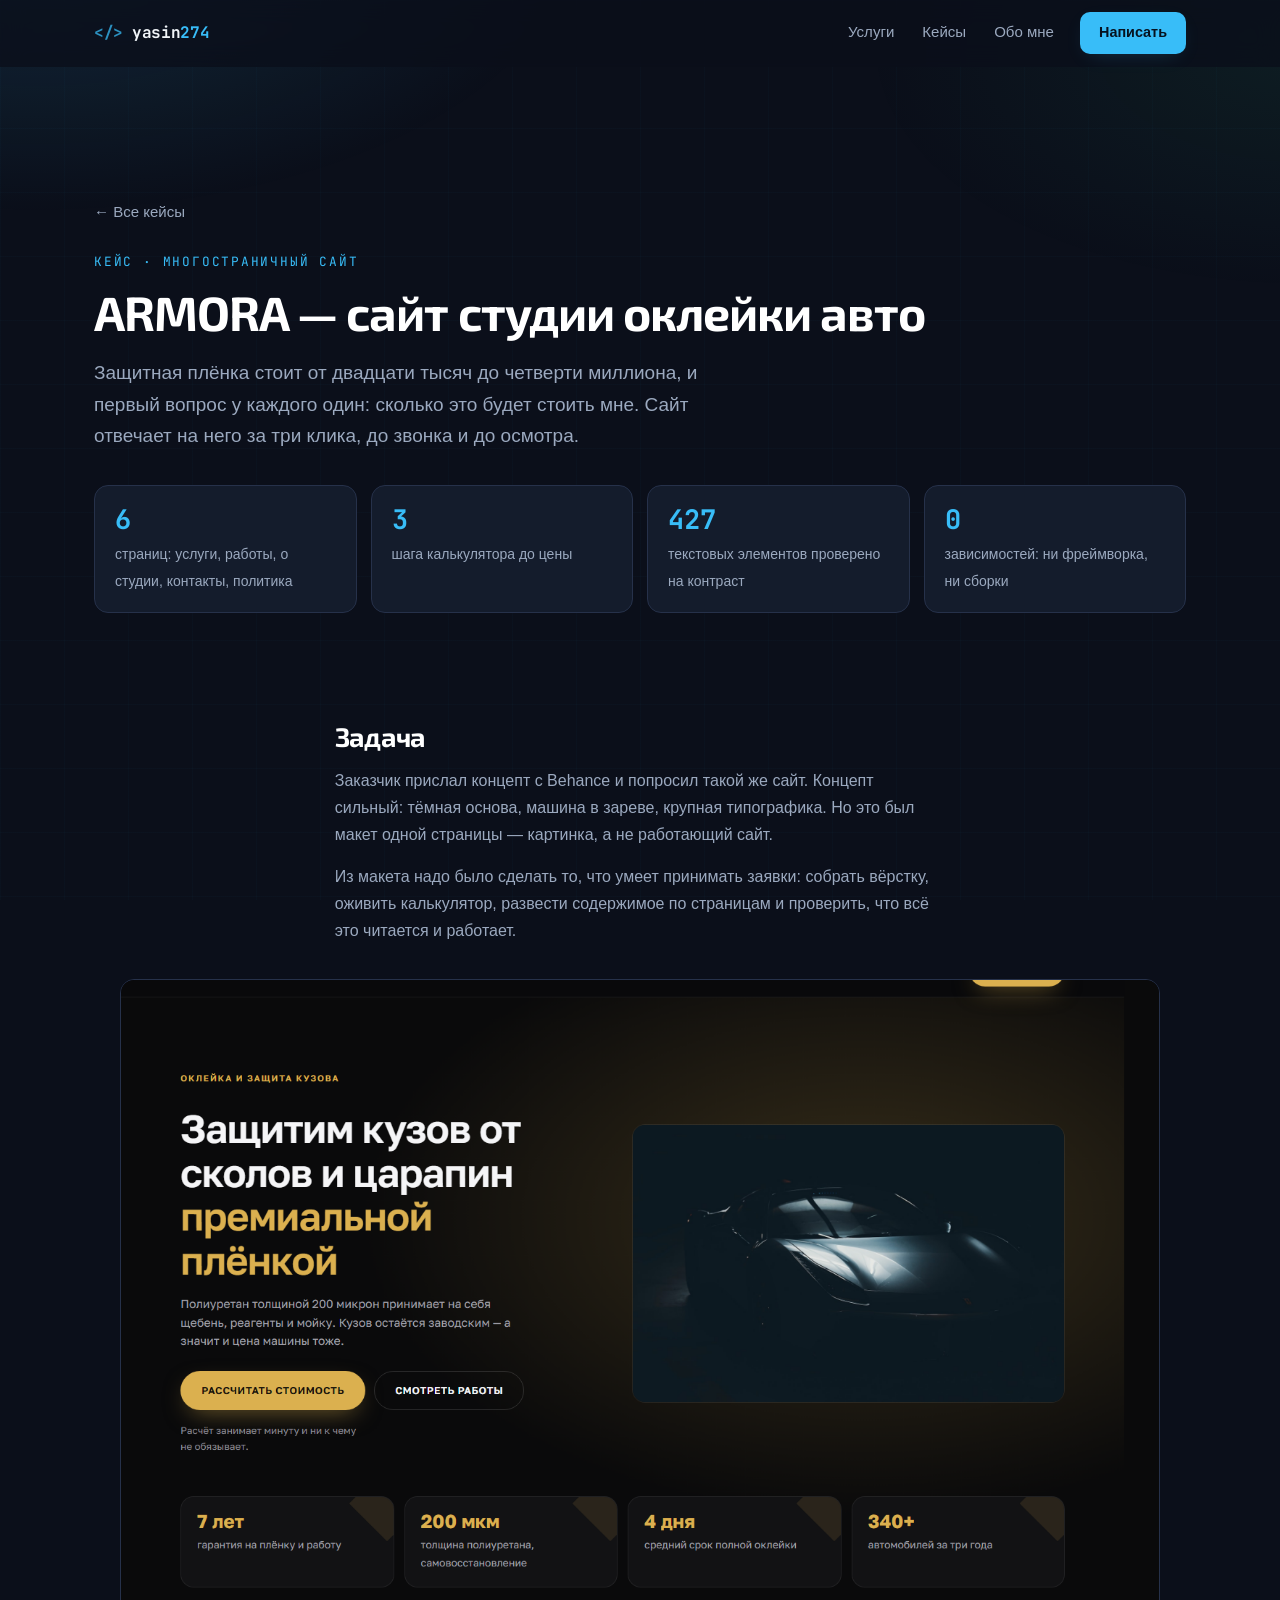
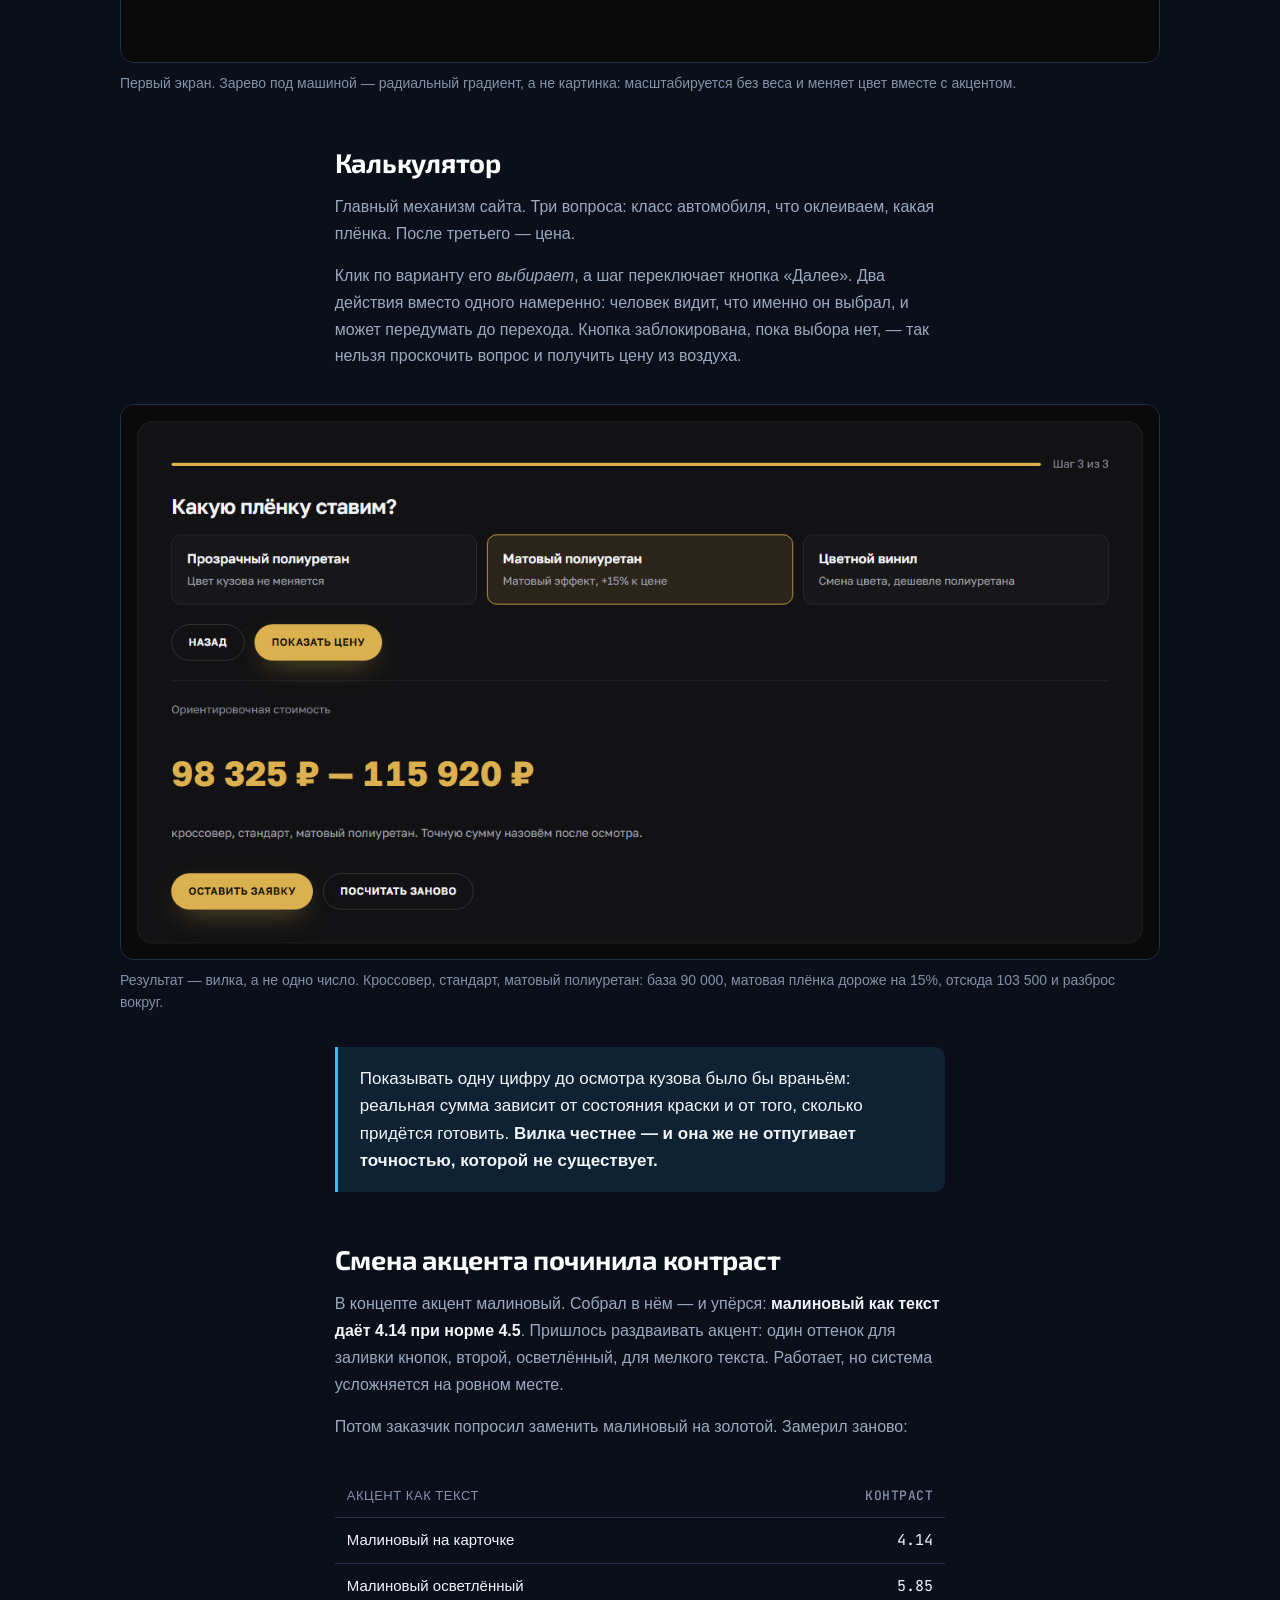
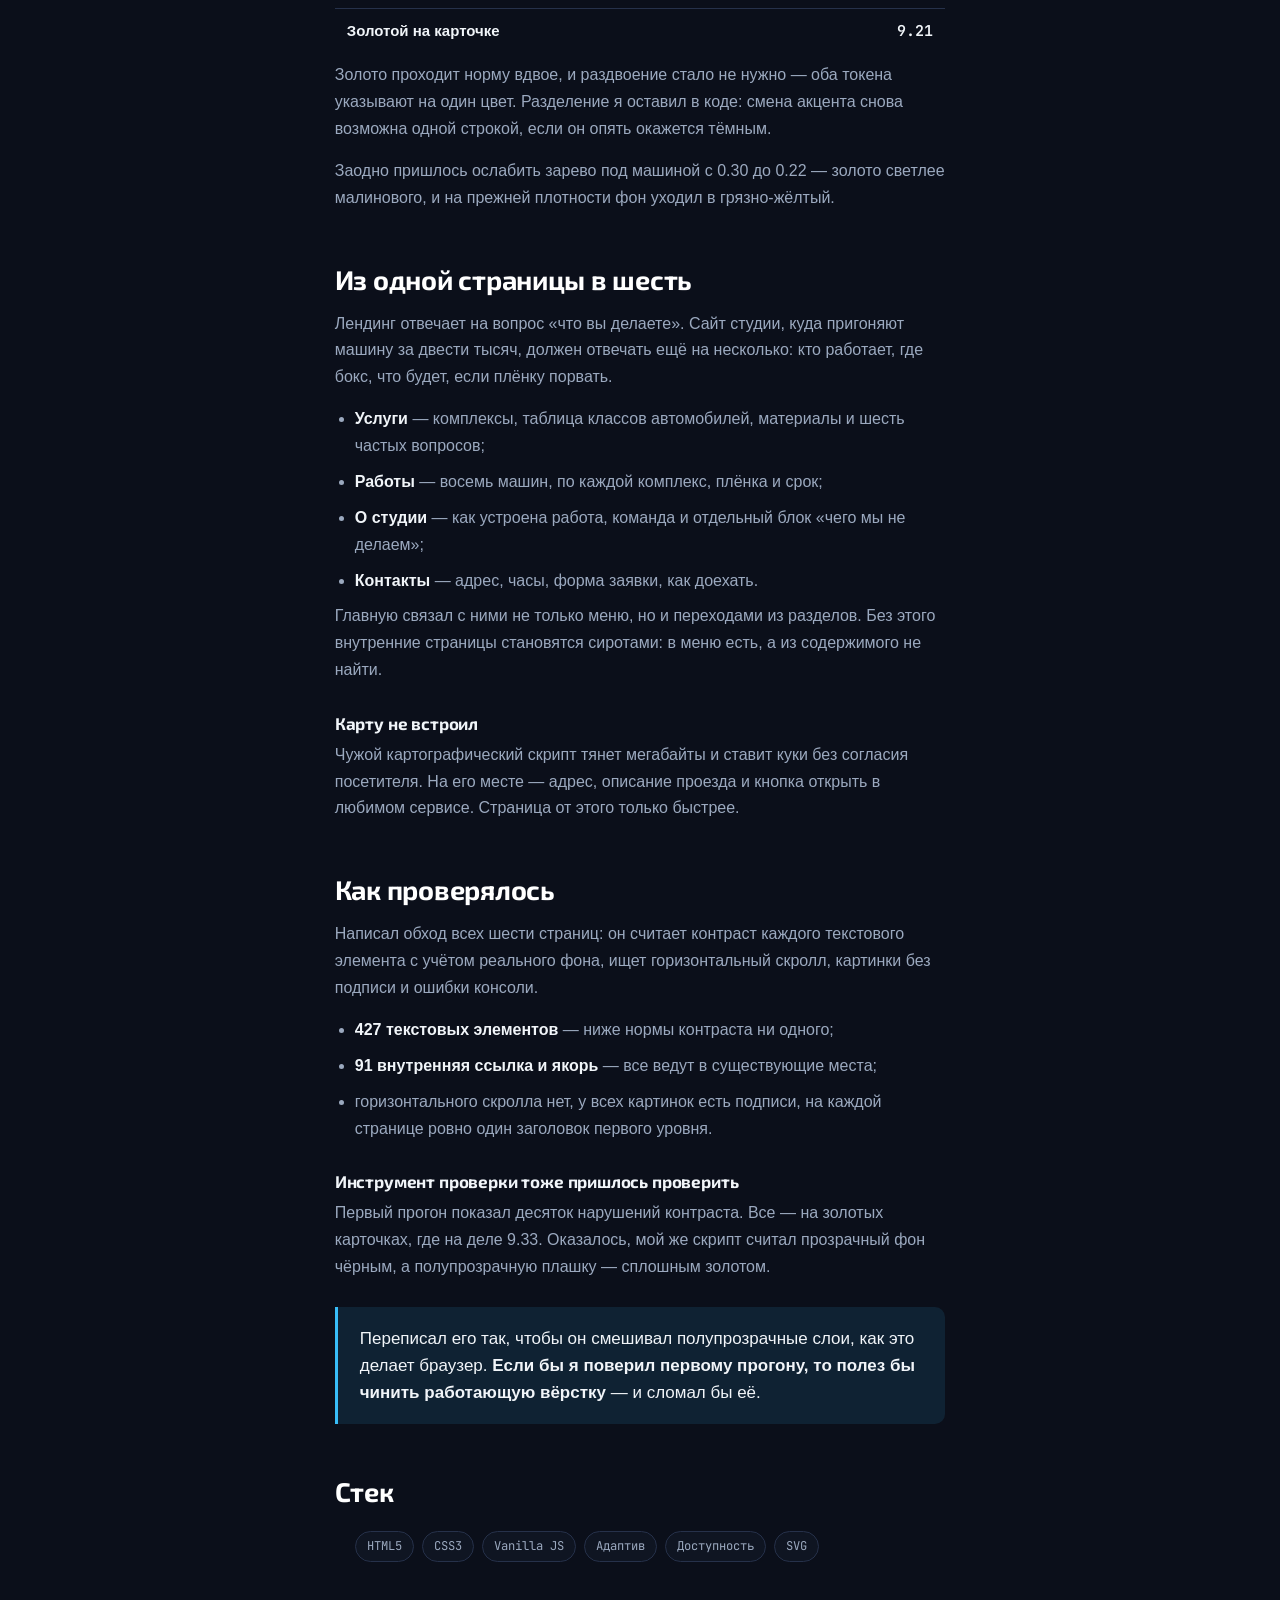
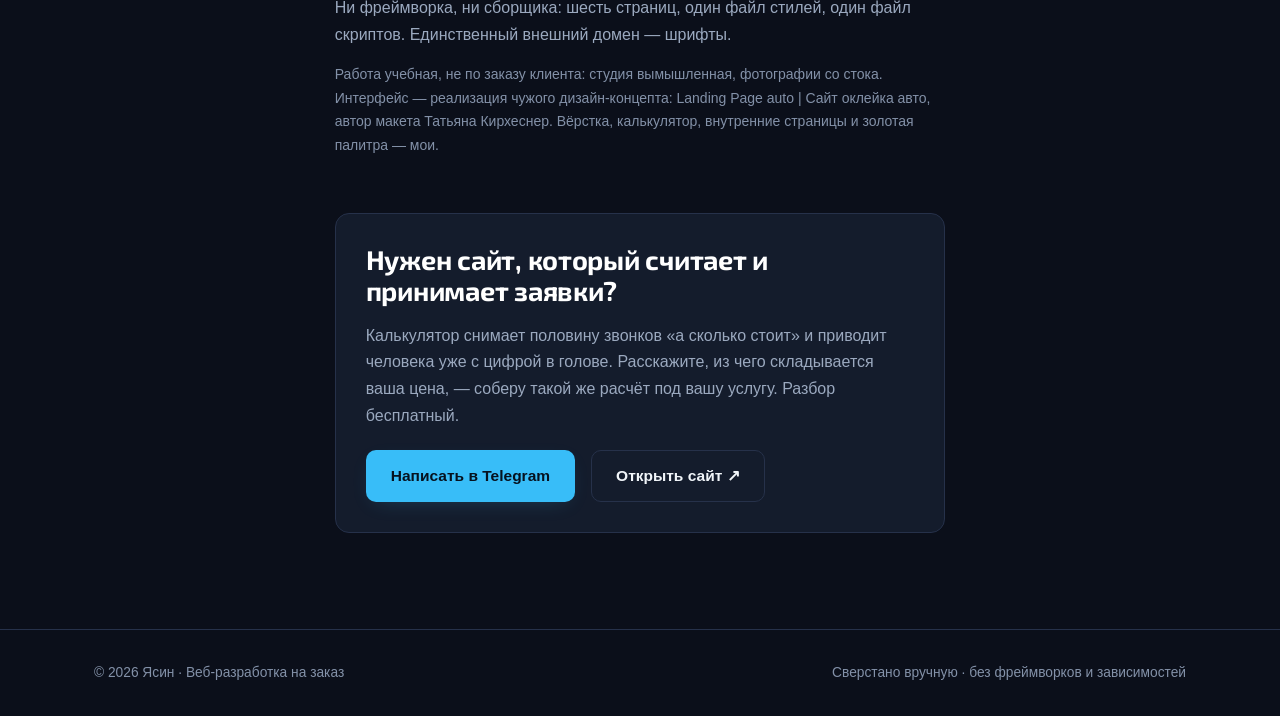
==== case-armora.html @ 608f2af6 "Пятый кейс: ARMORA, и починка контраста в самом портфолио Кейс про многостраничник с калькулятором. " ====
<!DOCTYPE html>
<html lang="ru">
<head>
<meta charset="UTF-8">
<meta name="viewport" content="width=device-width, initial-scale=1.0">
<title>Кейс: ARMORA — сайт студии оклейки авто — Ясин</title>
<meta name="description" content="Шестистраничный сайт студии защиты кузова плёнкой: калькулятор за три шага, смена акцента с малинового на золотой и проверка 427 элементов на контраст.">

<meta name="theme-color" content="#0b0f1a">
<meta property="og:type" content="article">
<meta property="og:title" content="Кейс: ARMORA — сайт студии оклейки авто">
<meta property="og:description" content="Калькулятор за три шага, шесть страниц, ноль зависимостей. И почему смена цвета починила контраст.">
<meta property="og:url" content="https://yasin274.github.io/case-armora.html">

<link rel="icon" href="data:image/svg+xml,%3Csvg xmlns='http://www.w3.org/2000/svg' viewBox='0 0 32 32'%3E%3Crect width='32' height='32' rx='7' fill='%230b0f1a'/%3E%3Cpath d='M11 11l-4 5 4 5M21 11l4 5-4 5M18.5 8l-5 16' fill='none' stroke='%2338bdf8' stroke-width='2.2' stroke-linecap='round' stroke-linejoin='round'/%3E%3C/svg%3E">

<link rel="stylesheet" href="fonts/fonts.css">
<link rel="stylesheet" href="style.css">

<style>
  /* Та же типографика, что в остальных кейсах — серия должна читаться
     как одна работа, а не как пять разных страниц. */
  .case-hero { padding: 132px 0 56px; }
  .case-hero .eyebrow { margin-bottom: 14px; }
  .case-hero h1 {
    font-family: var(--font-display);
    font-size: clamp(30px, 5vw, 48px);
    line-height: 1.12;
    margin: 0 0 18px;
    letter-spacing: -0.02em;
  }
  .case-hero .lead {
    font-size: clamp(16px, 2.2vw, 19px);
    color: var(--text-muted);
    max-width: 62ch;
    margin: 0 0 30px;
  }

  .num-grid {
    display: grid;
    grid-template-columns: repeat(auto-fit, minmax(190px, 1fr));
    gap: 14px;
    margin: 34px 0 0;
    padding: 0;
    list-style: none;
  }
  .num-grid li {
    background: var(--surface);
    border: 1px solid var(--border);
    border-radius: var(--radius);
    padding: 18px 20px;
  }
  .num-grid b {
    display: block;
    font-family: var(--font-mono);
    font-size: 27px;
    font-variant-numeric: tabular-nums;
    color: var(--accent);
    line-height: 1.15;
    margin-bottom: 6px;
  }
  .num-grid span { color: var(--text-muted); font-size: 14px; line-height: 1.45; }

  .case-body { max-width: 74ch; }
  .case-body h2 {
    font-family: var(--font-display);
    font-size: clamp(21px, 3vw, 27px);
    margin: 52px 0 16px;
    letter-spacing: -0.01em;
  }
  .case-body h3 { font-size: 17px; margin: 30px 0 8px; color: var(--text); }
  .case-body p { color: var(--text-muted); margin: 0 0 15px; line-height: 1.68; }
  .case-body strong, .case-body b { color: var(--text); font-weight: 600; }
  .case-body ul { color: var(--text-muted); line-height: 1.68; padding-left: 20px; }
  .case-body li { margin-bottom: 9px; }
  .case-body code {
    font-family: var(--font-mono);
    font-size: 0.92em;
    background: var(--bg-soft);
    border: 1px solid var(--border);
    border-radius: 5px;
    padding: 1px 5px;
    color: var(--text);
  }

  .pull {
    border-left: 3px solid var(--accent);
    background: var(--accent-soft);
    border-radius: 0 var(--radius-sm) var(--radius-sm) 0;
    padding: 18px 22px;
    margin: 26px 0;
  }
  .pull p { color: var(--text); margin: 0; font-size: 17px; line-height: 1.6; }

  .ledger { width: 100%; border-collapse: collapse; margin: 20px 0 8px; font-size: 15px; }
  .ledger th, .ledger td { padding: 10px 12px; border-bottom: 1px solid var(--border); text-align: left; }
  .ledger th { color: var(--text-faint); font-weight: 500; font-size: 13px; text-transform: uppercase; letter-spacing: .04em; }
  .ledger td:last-child, .ledger th:last-child { text-align: right; font-family: var(--font-mono); font-variant-numeric: tabular-nums; }
  .ledger tr:last-child td { border-bottom: none; font-weight: 600; color: var(--text); }
  .table-scroll { overflow-x: auto; }

  /* Скриншот шире текстовой колонки: в 74 символа интерфейс нечитаем.
     Ширина ограничена окном минус поля, поэтому вбок ничего не выезжает. */
  .shot {
    width: min(1040px, calc(100vw - 48px));
    margin: 34px 0 34px 50%;
    transform: translateX(-50%);
  }
  .shot img {
    width: 100%;
    height: auto;
    display: block;
    border: 1px solid var(--border);
    border-radius: var(--radius);
    background: var(--bg-soft);
  }
  .shot figcaption { color: var(--text-faint); font-size: 14px; line-height: 1.55; margin-top: 10px; }

  .case-cta {
    background: var(--surface);
    border: 1px solid var(--border);
    border-radius: var(--radius);
    padding: 30px;
    margin: 56px 0 0;
  }
  .case-cta h2 { margin-top: 0; }

  .back-link {
    display: inline-flex;
    align-items: center;
    gap: 7px;
    color: var(--text-muted);
    text-decoration: none;
    font-size: 15px;
    margin-bottom: 26px;
    transition: color var(--t);
  }
  .back-link:hover { color: var(--accent); }

  .visually-hidden {
    position: absolute;
    width: 1px; height: 1px;
    margin: -1px; padding: 0;
    overflow: hidden;
    clip: rect(0 0 0 0);
    white-space: nowrap;
    border: 0;
  }

  @media (max-width: 640px) {
    .case-hero { padding: 108px 0 40px; }
    .case-cta { padding: 22px; }
  }
</style>
<!-- Класса js здесь намеренно нет: он включает скрытие блоков до появления,
     а script.js на этой странице не подключён — контент остался бы невидимым. -->
</head>
<body>

<a class="skip-link" href="#main">Перейти к содержанию</a>

<header class="nav" id="nav">
  <div class="nav-inner">
    <a class="nav-logo" href="index.html" aria-label="На главную">
      <span class="nav-logo-mark" aria-hidden="true">&lt;/&gt;</span>
      <span class="nav-logo-text">yasin<span class="accent">274</span></span>
    </a>
    <nav class="nav-links" aria-label="Основная навигация">
      <a href="index.html#services">Услуги</a>
      <a href="index.html#cases">Кейсы</a>
      <a href="index.html#about">Обо мне</a>
    </nav>
    <a class="btn btn-primary btn-sm nav-cta" href="https://t.me/yasin2099" target="_blank" rel="noopener">Написать</a>
  </div>
</header>

<main id="main">

  <section class="section case-hero">
    <div class="wrap">
      <a class="back-link" href="index.html#cases">← Все кейсы</a>
      <p class="eyebrow">Кейс · многостраничный сайт</p>
      <h1>ARMORA — сайт студии оклейки авто</h1>
      <p class="lead">
        Защитная плёнка стоит от двадцати тысяч до четверти миллиона, и первый
        вопрос у каждого один: сколько это будет стоить мне. Сайт отвечает на
        него за три клика, до звонка и до осмотра.
      </p>

      <ul class="num-grid">
        <li><b>6</b><span>страниц: услуги, работы, о студии, контакты, политика</span></li>
        <li><b>3</b><span>шага калькулятора до цены</span></li>
        <li><b>427</b><span>текстовых элементов проверено на контраст</span></li>
        <li><b>0</b><span>зависимостей: ни фреймворка, ни сборки</span></li>
      </ul>
    </div>
  </section>

  <section class="section" style="padding-top:0">
    <div class="wrap case-body">

      <h2>Задача</h2>
      <p>
        Заказчик прислал концепт с Behance и попросил такой же сайт. Концепт
        сильный: тёмная основа, машина в зареве, крупная типографика. Но это
        был макет одной страницы — картинка, а не работающий сайт.
      </p>
      <p>
        Из макета надо было сделать то, что умеет принимать заявки: собрать
        вёрстку, оживить калькулятор, развести содержимое по страницам и
        проверить, что всё это читается и работает.
      </p>

      <figure class="shot">
        <img src="images/armora-hero.png" width="1432" height="942"
             loading="lazy" decoding="async"
             alt="Первый экран сайта ARMORA: тёмный фон с золотым заревом, заголовок «Защитим кузов от сколов и царапин премиальной плёнкой», кнопки «Рассчитать стоимость» и «Смотреть работы», справа тёмный спортивный автомобиль. Ниже четыре плашки: гарантия 7 лет, толщина 200 микрон, срок 4 дня, 340 автомобилей.">
        <figcaption>
          Первый экран. Зарево под машиной — радиальный градиент, а не картинка:
          масштабируется без веса и меняет цвет вместе с акцентом.
        </figcaption>
      </figure>

      <h2>Калькулятор</h2>
      <p>
        Главный механизм сайта. Три вопроса: класс автомобиля, что оклеиваем,
        какая плёнка. После третьего — цена.
      </p>
      <p>
        Клик по варианту его <em>выбирает</em>, а шаг переключает кнопка
        «Далее». Два действия вместо одного намеренно: человек видит, что
        именно он выбрал, и может передумать до перехода. Кнопка заблокирована,
        пока выбора нет, — так нельзя проскочить вопрос и получить цену из
        воздуха.
      </p>

      <figure class="shot">
        <img src="images/armora-result.png" width="1260" height="672"
             loading="lazy" decoding="async"
             alt="Третий шаг калькулятора: вопрос «Какую плёнку ставим?», три варианта, выбранный «Матовый полиуретан» подсвечен золотом. Ниже результат: ориентировочная стоимость 98 325 ₽ — 115 920 ₽ и пояснение «кроссовер, стандарт, матовый полиуретан. Точную сумму назовём после осмотра».">
        <figcaption>
          Результат — вилка, а не одно число. Кроссовер, стандарт, матовый
          полиуретан: база 90 000, матовая плёнка дороже на 15%, отсюда 103 500
          и разброс вокруг.
        </figcaption>
      </figure>

      <div class="pull">
        <p>
          Показывать одну цифру до осмотра кузова было бы враньём: реальная
          сумма зависит от состояния краски и от того, сколько придётся
          готовить. <b>Вилка честнее — и она же не отпугивает точностью,
          которой не существует.</b>
        </p>
      </div>

      <h2>Смена акцента починила контраст</h2>
      <p>
        В концепте акцент малиновый. Собрал в нём — и упёрся: <b>малиновый
        как текст даёт 4.14 при норме 4.5</b>. Пришлось раздваивать акцент:
        один оттенок для заливки кнопок, второй, осветлённый, для мелкого
        текста. Работает, но система усложняется на ровном месте.
      </p>
      <p>
        Потом заказчик попросил заменить малиновый на золотой. Замерил заново:
      </p>

      <div class="table-scroll">
        <table class="ledger">
          <caption class="visually-hidden">Контраст акцента до и после замены</caption>
          <thead>
            <tr><th>Акцент как текст</th><th>Контраст</th></tr>
          </thead>
          <tbody>
            <tr><td>Малиновый на карточке</td><td>4.14</td></tr>
            <tr><td>Малиновый осветлённый</td><td>5.85</td></tr>
            <tr><td>Золотой на карточке</td><td>9.21</td></tr>
          </tbody>
        </table>
      </div>

      <p>
        Золото проходит норму вдвое, и раздвоение стало не нужно — оба токена
        указывают на один цвет. Разделение я оставил в коде: смена акцента
        снова возможна одной строкой, если он опять окажется тёмным.
      </p>
      <p>
        Заодно пришлось ослабить зарево под машиной с 0.30 до 0.22 — золото
        светлее малинового, и на прежней плотности фон уходил в грязно-жёлтый.
      </p>

      <h2>Из одной страницы в шесть</h2>
      <p>
        Лендинг отвечает на вопрос «что вы делаете». Сайт студии, куда
        пригоняют машину за двести тысяч, должен отвечать ещё на несколько:
        кто работает, где бокс, что будет, если плёнку порвать.
      </p>
      <ul>
        <li><b>Услуги</b> — комплексы, таблица классов автомобилей, материалы и шесть частых вопросов;</li>
        <li><b>Работы</b> — восемь машин, по каждой комплекс, плёнка и срок;</li>
        <li><b>О студии</b> — как устроена работа, команда и отдельный блок «чего мы не делаем»;</li>
        <li><b>Контакты</b> — адрес, часы, форма заявки, как доехать.</li>
      </ul>
      <p>
        Главную связал с ними не только меню, но и переходами из разделов.
        Без этого внутренние страницы становятся сиротами: в меню есть, а из
        содержимого не найти.
      </p>

      <h3>Карту не встроил</h3>
      <p>
        Чужой картографический скрипт тянет мегабайты и ставит куки без
        согласия посетителя. На его месте — адрес, описание проезда и кнопка
        открыть в любимом сервисе. Страница от этого только быстрее.
      </p>

      <h2>Как проверялось</h2>
      <p>
        Написал обход всех шести страниц: он считает контраст каждого
        текстового элемента с учётом реального фона, ищет горизонтальный
        скролл, картинки без подписи и ошибки консоли.
      </p>
      <ul>
        <li><b>427 текстовых элементов</b> — ниже нормы контраста ни одного;</li>
        <li><b>91 внутренняя ссылка и якорь</b> — все ведут в существующие места;</li>
        <li>горизонтального скролла нет, у всех картинок есть подписи, на каждой странице ровно один заголовок первого уровня.</li>
      </ul>

      <h3>Инструмент проверки тоже пришлось проверить</h3>
      <p>
        Первый прогон показал десяток нарушений контраста. Все — на золотых
        карточках, где на деле 9.33. Оказалось, мой же скрипт считал
        прозрачный фон чёрным, а полупрозрачную плашку — сплошным золотом.
      </p>

      <div class="pull">
        <p>
          Переписал его так, чтобы он смешивал полупрозрачные слои, как это
          делает браузер. <b>Если бы я поверил первому прогону, то полез бы
          чинить работающую вёрстку</b> — и сломал бы её.
        </p>
      </div>

      <h2>Стек</h2>
      <ul class="case-tags">
        <li>HTML5</li><li>CSS3</li><li>Vanilla JS</li>
        <li>Адаптив</li><li>Доступность</li><li>SVG</li>
      </ul>
      <p style="margin-top:16px">
        Ни фреймворка, ни сборщика: шесть страниц, один файл стилей, один файл
        скриптов. Единственный внешний домен — шрифты.
      </p>
      <p style="color:var(--text-faint);font-size:14px">
        Работа учебная, не по заказу клиента: студия вымышленная, фотографии
        со стока. Интерфейс — реализация чужого дизайн-концепта:
        <a href="https://www.behance.net/gallery/246422753/Landing-Page-auto-Cajt-oklejka-avto-Car-wrapping" target="_blank" rel="noopener">Landing Page auto | Сайт оклейка авто</a>,
        автор макета Татьяна Кирхеснер. Вёрстка, калькулятор, внутренние
        страницы и золотая палитра — мои.
      </p>

      <div class="case-cta">
        <h2>Нужен сайт, который считает и принимает заявки?</h2>
        <p>
          Калькулятор снимает половину звонков «а сколько стоит» и приводит
          человека уже с цифрой в голове. Расскажите, из чего складывается ваша
          цена, — соберу такой же расчёт под вашу услугу. Разбор бесплатный.
        </p>
        <div class="hero-actions" style="margin-top:20px">
          <a class="btn btn-primary" href="https://t.me/yasin2099" target="_blank" rel="noopener">Написать в Telegram</a>
          <a class="btn btn-ghost" href="https://armora-eight.vercel.app" target="_blank" rel="noopener">Открыть сайт ↗</a>
        </div>
      </div>

    </div>
  </section>

</main>

<footer class="site-footer">
  <div class="wrap footer-inner">
    <span>© <span id="year">2026</span> Ясин · Веб-разработка на заказ</span>
    <span class="footer-tech">Сверстано вручную · без фреймворков и зависимостей</span>
  </div>
</footer>

<script>
  document.getElementById("year").textContent = new Date().getFullYear();
</script>
</body>
</html>
---- fonts/fonts.css ----
/* ============================================================
   Local fonts (offline build) — woff2 subsets from Google Fonts.
   Exo 2 and JetBrains Mono are variable fonts: one file serves
   the whole 400–700 weight range. Licensed under SIL OFL 1.1.
   ============================================================ */

@font-face {
  font-family: 'Exo 2';
  font-style: normal;
  font-weight: 400 700;
  font-display: swap;
  src: url('exo2-cyrillic.woff2') format('woff2');
  unicode-range: U+0301, U+0400-045F, U+0490-0491, U+04B0-04B1, U+2116;
}

@font-face {
  font-family: 'Exo 2';
  font-style: normal;
  font-weight: 400 700;
  font-display: swap;
  src: url('exo2-latin.woff2') format('woff2');
  unicode-range: U+0000-00FF, U+0131, U+0152-0153, U+02BB-02BC, U+02C6, U+02DA, U+02DC, U+0304, U+0308, U+0329, U+2000-206F, U+20AC, U+2122, U+2191, U+2193, U+2212, U+2215, U+FEFF, U+FFFD;
}

@font-face {
  font-family: 'JetBrains Mono';
  font-style: normal;
  font-weight: 400 700;
  font-display: swap;
  src: url('jetbrainsmono-cyrillic.woff2') format('woff2');
  unicode-range: U+0301, U+0400-045F, U+0490-0491, U+04B0-04B1, U+2116;
}

@font-face {
  font-family: 'JetBrains Mono';
  font-style: normal;
  font-weight: 400 700;
  font-display: swap;
  src: url('jetbrainsmono-latin.woff2') format('woff2');
  unicode-range: U+0000-00FF, U+0131, U+0152-0153, U+02BB-02BC, U+02C6, U+02DA, U+02DC, U+0304, U+0308, U+0329, U+2000-206F, U+20AC, U+2122, U+2191, U+2193, U+2212, U+2215, U+FEFF, U+FFFD;
}

@font-face {
  font-family: 'Orbitron';
  font-style: normal;
  font-weight: 700;
  font-display: swap;
  src: url('orbitron-latin.woff2') format('woff2');
  unicode-range: U+0000-00FF, U+0131, U+0152-0153, U+02BB-02BC, U+02C6, U+02DA, U+02DC, U+0304, U+0308, U+0329, U+2000-206F, U+20AC, U+2122, U+2191, U+2193, U+2212, U+2215, U+FEFF, U+FFFD;
}
---- style.css ----
/* ============================================================
   PORTFOLIO — dark slate UI, client-facing
   Vanilla CSS, no dependencies, no external requests.

   Palette contrast (WCAG AA on --bg):
     --text        #F1F5F9  ~17:1
     --text-muted  #9BA9BF  ~7.5:1
     --accent      #38BDF8  ~8:1
   ============================================================ */

:root {
  --bg:            #0b0f1a;
  --bg-soft:       #0f1522;
  --surface:       #141c2c;
  --surface-2:     #1a2434;
  --border:        #26314a;
  --border-soft:   rgba(56, 189, 248, 0.14);

  --text:          #f1f5f9;
  --text-muted:    #9ba9bf;
  /* Замерено в браузере: #6e7c93 давал 4.03:1 на поверхности карточки —
     ниже нормы 4.5 для мелкого текста, а им набраны подписи технологий,
     сроки в тарифах и метки контактов.

     Проверять нужно по САМОМУ СВЕТЛОМУ фону, а не по основному: у
     выделенного тарифа подложка светлее остальных карточек, и промежуточный
     #7b89a0 проходил везде, кроме него — 4.4:1.

     #8391a8 даёт 4.89:1 на выделенном тарифе, 5.34:1 на обычной карточке и
     6:1 на фоне страницы, оставаясь тише основного текста на 1.8 пункта. */
  --text-faint:    #8391a8;

  --accent:        #38bdf8;
  --accent-strong: #0ea5e9;
  --accent-soft:   rgba(56, 189, 248, 0.11);
  --accent-glow:   rgba(56, 189, 248, 0.28);
  --money:         #34d399;

  --font-display:  "Exo 2", "Segoe UI", sans-serif;
  --font-body:     -apple-system, BlinkMacSystemFont, "Segoe UI", Roboto,
                   "Helvetica Neue", Arial, sans-serif;
  --font-mono:     "JetBrains Mono", Consolas, monospace;

  --s-1:  8px;
  --s-2:  16px;
  --s-3:  24px;
  --s-4:  32px;
  --s-5:  48px;
  --s-6:  64px;
  --s-7:  96px;

  --radius:    14px;
  --radius-sm: 10px;
  --t:         200ms cubic-bezier(0.4, 0, 0.2, 1);
  --maxw:      1140px;
}

*, *::before, *::after {
  box-sizing: border-box;
  margin: 0;
  padding: 0;
}

html {
  scroll-behavior: smooth;
  scrollbar-color: var(--border) var(--bg);
}

body {
  background: var(--bg);
  color: var(--text);
  font-family: var(--font-body);
  font-size: 16px;
  line-height: 1.65;
  overflow-x: hidden;
  -webkit-font-smoothing: antialiased;
}

/* Ambient background, split in two layers so the glows can drift while the
   grid stays put. Both fixed — no layout cost, no scroll cost. */
body::before {
  content: "";
  position: fixed;
  inset: 0;
  z-index: -1;
  pointer-events: none;
  background:
    linear-gradient(rgba(56, 189, 248, 0.025) 1px, transparent 1px),
    linear-gradient(90deg, rgba(56, 189, 248, 0.025) 1px, transparent 1px);
  background-size: 64px 64px, 64px 64px;
}

body::after {
  content: "";
  position: fixed;
  inset: -12%;
  z-index: -2;
  pointer-events: none;
  background:
    radial-gradient(ellipse 55% 40% at 12% 4%, rgba(56, 189, 248, 0.15), transparent 62%),
    radial-gradient(ellipse 45% 35% at 92% 14%, rgba(52, 211, 153, 0.07), transparent 62%);
  /* transform-only animation: composited, never repaints */
  animation: glow-drift 26s ease-in-out infinite alternate;
}

@keyframes glow-drift {
  to { transform: translate3d(2.5%, 1.5%, 0) scale(1.07); }
}

img { max-width: 100%; height: auto; }

a { color: inherit; text-decoration: none; }

:focus-visible {
  outline: 2px solid var(--accent);
  outline-offset: 3px;
  border-radius: 4px;
}

.wrap {
  width: 100%;
  max-width: var(--maxw);
  margin: 0 auto;
  padding: 0 var(--s-3);
}

.skip-link {
  position: absolute;
  left: -9999px;
  top: 0;
  z-index: 100;
  padding: 12px 18px;
  background: var(--accent);
  color: #06121f;
  font-weight: 600;
}
.skip-link:focus { left: var(--s-2); top: var(--s-2); }

.accent, .accent-text { color: var(--accent); }

/* ============================================================
   Typography
   ============================================================ */

h1, h2, h3 {
  font-family: var(--font-display);
  font-weight: 700;
  line-height: 1.15;
  letter-spacing: -0.01em;
  color: #fff;
}

.eyebrow {
  font-family: var(--font-mono);
  font-size: 0.8rem;
  letter-spacing: 0.14em;
  text-transform: uppercase;
  color: var(--accent);
}

.section-title {
  font-size: clamp(1.55rem, 3.4vw, 2.15rem);
  display: flex;
  align-items: baseline;
  gap: 12px;
}

.title-decor {
  font-family: var(--font-mono);
  color: var(--accent);
  opacity: 0.55;
  font-size: 0.75em;
}

.section-sub {
  color: var(--text-muted);
  max-width: 62ch;
  margin-top: var(--s-2);
}

/* ============================================================
   Buttons
   ============================================================ */

.btn {
  display: inline-flex;
  align-items: center;
  justify-content: center;
  min-height: 46px;
  padding: 12px 24px;
  border: 1px solid transparent;
  border-radius: var(--radius-sm);
  font-family: var(--font-body);
  font-size: 0.97rem;
  font-weight: 600;
  cursor: pointer;
  transition: transform var(--t), background var(--t), border-color var(--t),
              box-shadow var(--t), color var(--t);
}

.btn-sm { min-height: 40px; padding: 8px 18px; font-size: 0.9rem; }
.btn-block { width: 100%; margin-top: auto; }

/* Отклик на нажатие: без него кнопка на тач-устройстве кажется мёртвой. */
.btn:active { transform: translateY(0) scale(0.975); }

.btn-primary {
  background: var(--accent);
  color: #06121f;
  box-shadow: 0 6px 22px -10px var(--accent-glow);
}
.btn-primary:hover {
  background: #5cccfa;
  transform: translateY(-2px);
  box-shadow: 0 12px 28px -12px var(--accent-glow);
}

.btn-ghost {
  background: transparent;
  border-color: var(--border);
  color: var(--text);
}
.btn-ghost:hover {
  border-color: var(--accent);
  color: var(--accent);
  background: var(--accent-soft);
  transform: translateY(-2px);
}

/* ============================================================
   Nav
   ============================================================ */

.nav {
  position: sticky;
  top: 0;
  z-index: 50;
  background: rgba(11, 15, 26, 0.78);
  backdrop-filter: blur(12px);
  border-bottom: 1px solid transparent;
  transition: border-color var(--t), background var(--t);
}
.nav.is-stuck {
  border-bottom-color: var(--border);
  background: rgba(11, 15, 26, 0.92);
}

.nav-inner {
  width: 100%;
  max-width: var(--maxw);
  margin: 0 auto;
  padding: 12px var(--s-3);
  display: flex;
  align-items: center;
  gap: var(--s-3);
}

.nav-logo {
  display: inline-flex;
  align-items: center;
  gap: 9px;
  font-family: var(--font-mono);
  font-weight: 700;
  letter-spacing: -0.02em;
}
.nav-logo-mark { color: var(--accent); opacity: 0.75; }

.nav-links {
  display: flex;
  gap: var(--s-3);
  margin-left: auto;
  font-size: 0.94rem;
}
.nav-links a {
  position: relative;
  color: var(--text-muted);
  padding: 6px 2px;
  transition: color var(--t);
}
.nav-links a::after {
  content: "";
  position: absolute;
  left: 0;
  right: 0;
  bottom: 0;
  height: 1px;
  background: var(--accent);
  transform: scaleX(0);
  transform-origin: 0 50%;
  transition: transform 260ms cubic-bezier(0.16, 1, 0.3, 1);
}
.nav-links a:hover { color: var(--text); }
.nav-links a:hover::after { transform: scaleX(1); }

.nav-cta { flex-shrink: 0; }

/* Полоса прогресса чтения. scaleX вместо width — анимируется на композиторе. */
.scroll-progress {
  position: absolute;
  left: 0;
  right: 0;
  bottom: -1px;
  height: 2px;
  background: linear-gradient(90deg, var(--accent), var(--money));
  transform: scaleX(0);
  transform-origin: 0 50%;
}

/* ============================================================
   Hero
   ============================================================ */

.hero { padding-top: clamp(var(--s-6), 11vw, 120px); }

.hero-inner { padding-bottom: var(--s-6); }

.hero-title {
  font-size: clamp(2.05rem, 6.2vw, 3.7rem);
  margin: var(--s-3) 0 var(--s-3);
}

/* Строки заголовка выезжают из-под маски. Работает и без JS.
   padding/margin компенсируют overflow: hidden, иначе обрезаются выносные
   элементы букв (у, р, б). */
.hero-title .line {
  display: block;
  overflow: hidden;
  padding-bottom: 0.09em;
  margin-bottom: -0.09em;
}
.hero-title .line > span {
  display: inline-block;
  transform: translateY(105%);
  animation: line-up 780ms cubic-bezier(0.16, 1, 0.3, 1) forwards;
}
.hero-title .line:nth-child(1) > span { animation-delay:  60ms; }
.hero-title .line:nth-child(2) > span { animation-delay: 180ms; }
.hero-title .line:nth-child(3) > span { animation-delay: 300ms; }

@keyframes line-up { to { transform: translateY(0); } }

.hero-lead {
  max-width: 60ch;
  font-size: clamp(1rem, 1.6vw, 1.12rem);
  color: var(--text-muted);
}

.hero-actions {
  display: flex;
  flex-wrap: wrap;
  gap: var(--s-2);
  margin-top: var(--s-4);
}

.hero-stats, .about-stats {
  display: grid;
  grid-template-columns: repeat(auto-fit, minmax(190px, 1fr));
  gap: var(--s-2);
  margin-top: var(--s-6);
}

.stat {
  padding: var(--s-3);
  background: var(--surface);
  border: 1px solid var(--border);
  border-radius: var(--radius);
}
.stat dt {
  font-size: 0.83rem;
  color: var(--text-muted);
  line-height: 1.45;
}
.stat dd {
  font-family: var(--font-display);
  font-size: 2.1rem;
  font-weight: 700;
  color: var(--accent);
  margin-top: 6px;
  /* цифры одной ширины — счётчик не дёргает вёрстку при перерисовке */
  font-variant-numeric: tabular-nums;
}

/* Tech strip */
.tech-strip {
  border-top: 1px solid var(--border);
  border-bottom: 1px solid var(--border);
  background: rgba(20, 28, 44, 0.5);
}
.tech-strip-inner {
  display: flex;
  flex-wrap: wrap;
  gap: var(--s-2) var(--s-4);
  justify-content: center;
  padding-top: var(--s-2);
  padding-bottom: var(--s-2);
  font-family: var(--font-mono);
  font-size: 0.84rem;
  color: var(--text-faint);
  letter-spacing: 0.03em;
}

/* ============================================================
   Sections
   ============================================================ */

.section { padding: var(--s-7) 0; }

.section-head { margin-bottom: var(--s-5); }

/* ============================================================
   Services / pricing tiers
   ============================================================ */

.tiers {
  display: grid;
  grid-template-columns: repeat(auto-fit, minmax(280px, 1fr));
  gap: var(--s-3);
  align-items: stretch;
}

.tier {
  position: relative;
  display: flex;
  flex-direction: column;
  padding: var(--s-4) var(--s-3) var(--s-3);
  background: var(--surface);
  border: 1px solid var(--border);
  border-radius: var(--radius);
  transition: transform var(--t), border-color var(--t), box-shadow var(--t);
}
.tier:hover {
  transform: translateY(-4px);
  border-color: var(--border-soft);
  box-shadow: 0 20px 40px -26px rgba(0, 0, 0, 0.8);
}

.tier-featured {
  border-color: var(--accent);
  background: linear-gradient(180deg, var(--accent-soft), transparent 42%), var(--surface-2);
  box-shadow: 0 18px 44px -28px var(--accent-glow);
}

.tier-badge {
  position: absolute;
  top: -12px;
  left: var(--s-3);
  padding: 4px 12px;
  background: var(--accent);
  color: #06121f;
  border-radius: 100px;
  font-family: var(--font-mono);
  font-size: 0.7rem;
  font-weight: 700;
  letter-spacing: 0.05em;
  text-transform: uppercase;
}

.tier-head {
  display: flex;
  align-items: center;
  gap: 12px;
}

.tier-icon, .case-icon, .contact-icon {
  display: inline-flex;
  align-items: center;
  justify-content: center;
  flex-shrink: 0;
  width: 42px;
  height: 42px;
  border-radius: var(--radius-sm);
  background: var(--accent-soft);
  border: 1px solid var(--border-soft);
  color: var(--accent);
  transition: transform 300ms cubic-bezier(0.34, 1.56, 0.64, 1),
              background var(--t), border-color var(--t);
}

.tier:hover .tier-icon,
.case:hover .case-icon,
.contact-card:hover .contact-icon {
  transform: scale(1.09) rotate(-5deg);
  background: rgba(56, 189, 248, 0.18);
  border-color: var(--accent);
}
.tier-icon svg, .case-icon svg, .contact-icon svg { width: 22px; height: 22px; }

.tier-name { font-size: 1.25rem; }

.tier-price {
  margin-top: var(--s-3);
  font-size: 1rem;
  color: var(--text-muted);
}
.tier-price b {
  font-family: var(--font-display);
  font-size: 1.9rem;
  font-weight: 700;
  color: var(--money);
}

.tier-term {
  font-family: var(--font-mono);
  font-size: 0.82rem;
  color: var(--text-faint);
  margin-top: 2px;
}

.tier-desc {
  margin-top: var(--s-2);
  padding-bottom: var(--s-2);
  border-bottom: 1px solid var(--border);
  color: var(--text);
  font-size: 0.95rem;
}

.tier-list {
  list-style: none;
  margin: var(--s-2) 0 var(--s-3);
  display: grid;
  gap: 10px;
  font-size: 0.93rem;
  color: var(--text-muted);
}
.tier-list li {
  position: relative;
  padding-left: 24px;
  line-height: 1.5;
}
.tier-list li::before {
  content: "";
  position: absolute;
  left: 4px;
  top: 7px;
  width: 9px;
  height: 5px;
  border-left: 2px solid var(--accent);
  border-bottom: 2px solid var(--accent);
  transform: rotate(-45deg);
}

.tiers-note {
  margin-top: var(--s-4);
  padding: var(--s-3);
  background: var(--bg-soft);
  border: 1px dashed var(--border);
  border-radius: var(--radius);
  color: var(--text-muted);
  font-size: 0.95rem;
}
.tiers-note b { color: var(--money); }

/* ============================================================
   Filters
   ============================================================ */

.section-head:has(.filters) {
  display: flex;
  flex-wrap: wrap;
  align-items: center;
  justify-content: space-between;
  gap: var(--s-2);
}

.filters { display: flex; flex-wrap: wrap; gap: var(--s-1); }

.filter {
  min-height: 40px;
  padding: 8px 16px;
  background: transparent;
  border: 1px solid var(--border);
  border-radius: 100px;
  color: var(--text-muted);
  font-family: var(--font-mono);
  font-size: 0.82rem;
  cursor: pointer;
  transition: color var(--t), border-color var(--t), background var(--t);
}
.filter:hover { color: var(--text); border-color: var(--accent); }
.filter.is-active {
  color: var(--accent);
  border-color: var(--accent);
  background: var(--accent-soft);
}

/* ============================================================
   Cases
   ============================================================ */

.cases {
  display: grid;
  grid-template-columns: repeat(auto-fit, minmax(300px, 1fr));
  gap: var(--s-3);
}

.case {
  display: flex;
  flex-direction: column;
  padding: var(--s-3);
  background: var(--surface);
  border: 1px solid var(--border);
  border-radius: var(--radius);
  transition: transform var(--t), border-color var(--t), box-shadow var(--t);
}
.case:hover {
  transform: translateY(-4px);
  border-color: var(--border-soft);
  box-shadow: 0 20px 40px -26px rgba(0, 0, 0, 0.8);
}

/* Фильтр: карточка сначала гаснет, и только потом убирается из потока —
   иначе сетка перестраивается рывком. */
.case.is-leaving {
  opacity: 0;
  transform: scale(0.97);
  pointer-events: none;
}
.case.is-hidden { display: none; }
.case.is-entering { animation: case-in 340ms cubic-bezier(0.16, 1, 0.3, 1) both; }

@keyframes case-in {
  from { opacity: 0; transform: translateY(10px) scale(0.985); }
}

.case-wide {
  grid-column: 1 / -1;
  background: linear-gradient(135deg, var(--surface-2), var(--surface) 55%);
}

.case-top {
  display: flex;
  align-items: center;
  gap: 14px;
  margin-bottom: var(--s-2);
}

.case-kicker {
  font-family: var(--font-mono);
  font-size: 0.74rem;
  letter-spacing: 0.08em;
  text-transform: uppercase;
  color: var(--accent);
  opacity: 0.85;
}

.case-title { font-size: clamp(1.15rem, 2.2vw, 1.45rem); }

/* Пометка об авторстве чужого макета. Стоит перед описанием и выделена
   рамкой: заказчик должен увидеть её раньше, чем решит, что дизайн мой. */
.case-note {
  margin-bottom: var(--s-2);
  padding: 10px var(--s-2);
  border-left: 2px solid var(--accent);
  background: var(--accent-soft);
  border-radius: 0 var(--radius-sm) var(--radius-sm) 0;
  font-size: 0.88rem;
  color: var(--text-muted);
  max-width: 76ch;
}
.case-note a {
  color: var(--accent);
  border-bottom: 1px solid transparent;
  transition: border-color var(--t);
}
.case-note a:hover { border-bottom-color: var(--accent); }

.case-text {
  color: var(--text-muted);
  font-size: 0.96rem;
  max-width: 76ch;
}
.case-text b { color: var(--text); font-weight: 600; }

/* Скриншот кейса. width/height в разметке держат место до загрузки —
   без этого страница дёргается (CLS). */
.case-media {
  margin: var(--s-3) 0 0;
}
.case-media img {
  display: block;
  width: 100%;
  height: auto;
  border: 1px solid var(--border);
  border-radius: var(--radius-sm);
  background: #fff;
}
.case-media figcaption {
  margin-top: 10px;
  font-size: 0.86rem;
  color: var(--text-faint);
}

.case-facts {
  list-style: none;
  display: flex;
  flex-wrap: wrap;
  gap: var(--s-1) var(--s-3);
  margin-top: var(--s-3);
  padding: var(--s-2) 0;
  border-top: 1px solid var(--border);
  border-bottom: 1px solid var(--border);
  font-size: 0.88rem;
  color: var(--text-muted);
}
.case-facts b {
  font-family: var(--font-display);
  color: var(--money);
  font-size: 1.05rem;
}

.case-tags {
  list-style: none;
  display: flex;
  flex-wrap: wrap;
  gap: var(--s-1);
  margin: var(--s-3) 0;
}
.case-tags li {
  padding: 4px 11px;
  background: var(--bg-soft);
  border: 1px solid var(--border);
  border-radius: 100px;
  font-family: var(--font-mono);
  font-size: 0.76rem;
  color: var(--text-muted);
}

.case-links {
  display: flex;
  flex-wrap: wrap;
  align-items: center;
  gap: var(--s-3);
  margin-top: auto;
  padding-top: var(--s-1);
  font-size: 0.93rem;
  font-weight: 600;
}

.link-primary {
  color: var(--accent);
  border-bottom: 1px solid transparent;
  transition: border-color var(--t);
}
.link-primary:hover { border-bottom-color: var(--accent); }

.link-code {
  color: var(--text-muted);
  border-bottom: 1px solid transparent;
  transition: color var(--t), border-color var(--t);
}
.link-code:hover { color: var(--text); border-bottom-color: var(--text-faint); }

.link-muted {
  color: var(--text-faint);
  font-weight: 400;
  font-family: var(--font-mono);
  font-size: 0.82rem;
}

/* ============================================================
   Process steps
   ============================================================ */

.steps {
  list-style: none;
  display: grid;
  grid-template-columns: repeat(auto-fit, minmax(230px, 1fr));
  gap: var(--s-3);
  counter-reset: step;
}

.step {
  padding: var(--s-3);
  background: var(--surface);
  border: 1px solid var(--border);
  border-radius: var(--radius);
  border-top: 2px solid var(--accent);
}
.step h3 { font-size: 1.08rem; margin: 10px 0 8px; }
.step p { color: var(--text-muted); font-size: 0.93rem; }

.step-num {
  font-family: var(--font-mono);
  font-size: 0.82rem;
  font-weight: 700;
  color: var(--accent);
  letter-spacing: 0.08em;
}

.process-note, .contact-lead {
  margin-top: var(--s-4);
  color: var(--text-muted);
  max-width: 72ch;
}
.process-note {
  padding: var(--s-3);
  background: var(--accent-soft);
  border: 1px solid var(--border-soft);
  border-radius: var(--radius);
}
.process-note b { color: var(--text); }

/* ============================================================
   About
   ============================================================ */

.about-grid {
  display: grid;
  grid-template-columns: minmax(0, 1.4fr) minmax(0, 1fr);
  gap: var(--s-5);
  align-items: start;
}
.about-text p { color: var(--text-muted); margin-top: var(--s-3); }
.about-text .section-title { margin-bottom: var(--s-1); }
.about-stats { margin-top: 0; grid-template-columns: 1fr; }

/* ============================================================
   FAQ
   ============================================================ */

.faq {
  display: grid;
  gap: var(--s-1);
  margin-top: var(--s-4);
  max-width: 860px;
}

.faq-item {
  background: var(--surface);
  border: 1px solid var(--border);
  border-radius: var(--radius-sm);
  transition: border-color var(--t);
}
.faq-item:hover { border-color: var(--border-soft); }
.faq-item[open] { border-color: var(--border-soft); }

.faq-item summary {
  display: flex;
  align-items: center;
  justify-content: space-between;
  gap: var(--s-2);
  min-height: 52px;
  padding: 14px var(--s-3);
  cursor: pointer;
  font-weight: 600;
  list-style: none;
}
.faq-item summary::-webkit-details-marker { display: none; }

.faq-item summary::after {
  content: "";
  flex-shrink: 0;
  width: 9px;
  height: 9px;
  border-right: 2px solid var(--accent);
  border-bottom: 2px solid var(--accent);
  transform: rotate(45deg) translateY(-2px);
  transition: transform var(--t);
}
.faq-item[open] summary::after { transform: rotate(225deg) translateY(-2px); }

.faq-item p {
  padding: 0 var(--s-3) var(--s-3);
  color: var(--text-muted);
  font-size: 0.95rem;
  max-width: 70ch;
}
.faq-item[open] p { animation: faq-in 280ms ease both; }

@keyframes faq-in {
  from { opacity: 0; transform: translateY(-6px); }
}

/* ============================================================
   Contact
   ============================================================ */

.section-contact {
  border-top: 1px solid var(--border);
  background:
    radial-gradient(ellipse 60% 100% at 50% 100%, var(--accent-soft), transparent 70%);
}

/* ============================================================
   Форма заявки
   ============================================================ */

.lead-form {
  margin-top: var(--s-4);
  padding: var(--s-4);
  background: var(--surface);
  border: 1px solid var(--border);
  border-radius: var(--radius);
  max-width: 760px;
}

.lead-row {
  display: grid;
  grid-template-columns: repeat(auto-fit, minmax(220px, 1fr));
  gap: var(--s-3);
}

.lead-field { display: flex; flex-direction: column; margin-bottom: var(--s-3); }

.lead-field label {
  font-family: var(--font-mono);
  font-size: 0.78rem;
  letter-spacing: 0.05em;
  text-transform: uppercase;
  color: var(--text-muted);
  margin-bottom: 7px;
}

.lead-field input,
.lead-field textarea {
  width: 100%;
  min-height: 46px;
  padding: 11px 14px;
  background: var(--bg-soft);
  border: 1px solid var(--border);
  border-radius: var(--radius-sm);
  color: var(--text);
  font-family: var(--font-body);
  font-size: 1rem;
  transition: border-color var(--t), background var(--t);
}
.lead-field textarea { resize: vertical; min-height: 104px; line-height: 1.55; }

.lead-field input::placeholder,
.lead-field textarea::placeholder { color: var(--text-faint); }

.lead-field input:focus,
.lead-field textarea:focus {
  outline: none;
  border-color: var(--accent);
  background: var(--surface-2);
}

/* Подсветка ошибки ставится только после попытки отправки, а не по мере
   набора: краснеющее на каждом символе поле раздражает. */
.lead-field.has-error input,
.lead-field.has-error textarea { border-color: #f87171; }

.lead-error {
  margin-top: 6px;
  font-size: 0.82rem;
  color: #fca5a5;
  min-height: 1.1em;
}

/* Ловушка для ботов: вне экрана, но доступна для автозаполнения. */
.lead-honey {
  position: absolute;
  left: -9999px;
  width: 1px;
  height: 1px;
  overflow: hidden;
}

.lead-actions {
  display: flex;
  flex-wrap: wrap;
  align-items: center;
  gap: var(--s-3);
}

.lead-status { font-size: 0.9rem; color: var(--text-muted); }
.lead-status.is-ok { color: var(--money); }
.lead-status.is-error { color: #fca5a5; }

.contact-or {
  margin-top: var(--s-5);
  font-family: var(--font-mono);
  font-size: 0.8rem;
  letter-spacing: 0.06em;
  text-transform: uppercase;
  color: var(--text-faint);
}

.contact-cards {
  display: grid;
  grid-template-columns: repeat(auto-fit, minmax(260px, 1fr));
  gap: var(--s-2);
  margin-top: var(--s-2);
}

.contact-card {
  display: flex;
  align-items: center;
  gap: 14px;
  min-height: 76px;
  padding: var(--s-2) var(--s-3);
  background: var(--surface);
  border: 1px solid var(--border);
  border-radius: var(--radius);
  transition: transform var(--t), border-color var(--t);
}
.contact-card:hover { transform: translateY(-3px); border-color: var(--accent); }

/* Основной канал связи выделен: заказчик должен видеть, куда писать. */
.contact-card-primary {
  border-color: var(--accent);
  background: linear-gradient(135deg, var(--accent-soft), transparent 60%), var(--surface-2);
  box-shadow: 0 14px 34px -24px var(--accent-glow);
}
.contact-card-primary .contact-label { color: var(--accent); }

.contact-info { display: flex; flex-direction: column; min-width: 0; }
.contact-label {
  font-family: var(--font-mono);
  font-size: 0.74rem;
  text-transform: uppercase;
  letter-spacing: 0.08em;
  color: var(--text-faint);
}
.contact-value { font-weight: 600; overflow-wrap: anywhere; }

/* ============================================================
   Footer
   ============================================================ */

.site-footer {
  border-top: 1px solid var(--border);
  padding: var(--s-4) 0;
  font-size: 0.86rem;
  color: var(--text-faint);
}
.footer-inner {
  display: flex;
  flex-wrap: wrap;
  gap: var(--s-1) var(--s-3);
  justify-content: space-between;
}

/* ============================================================
   Reveal on scroll
   ============================================================ */

.js .reveal {
  opacity: 0;
  transform: translateY(14px);
  transition: opacity 420ms ease, transform 420ms cubic-bezier(0.4, 0, 0.2, 1);
}
.js .reveal.is-visible { opacity: 1; transform: none; }

/* ============================================================
   Responsive
   ============================================================ */

@media (max-width: 900px) {
  .about-grid { grid-template-columns: 1fr; gap: var(--s-4); }
  .about-stats { grid-template-columns: repeat(auto-fit, minmax(170px, 1fr)); }
}

@media (max-width: 720px) {
  .nav-links { display: none; }
  .nav-cta { margin-left: auto; }
  .section { padding: var(--s-6) 0; }
  .hero-stats { margin-top: var(--s-5); }
  .stat dd { font-size: 1.8rem; }
  .hero-actions .btn { flex: 1 1 auto; }
}

/* Touch targets: every standalone control reaches 44px on pointer-coarse
   devices. Inline links inside body copy are exempt (WCAG 2.5.8). */
@media (max-width: 720px), (pointer: coarse) {
  .btn-sm { min-height: 44px; }
  .filter { min-height: 44px; padding: 10px 18px; }
  .nav-logo { min-height: 44px; }
  .case-links a {
    display: inline-flex;
    align-items: center;
    min-height: 44px;
  }
}

@media (prefers-reduced-motion: reduce) {
  html { scroll-behavior: auto; }
  *, *::before, *::after {
    animation-duration: 0.01ms !important;
    transition-duration: 0.01ms !important;
    animation-iteration-count: 1 !important;
  }
  .js .reveal { opacity: 1; transform: none; }

  /* Ничего не двигается и не выезжает: конечное состояние сразу. */
  body::after { animation: none; }
  .hero-title .line > span { transform: none; animation: none; }
  .case.is-entering, .faq-item[open] p { animation: none; }
  .tier:hover .tier-icon,
  .case:hover .case-icon,
  .contact-card:hover .contact-icon { transform: none; }
}
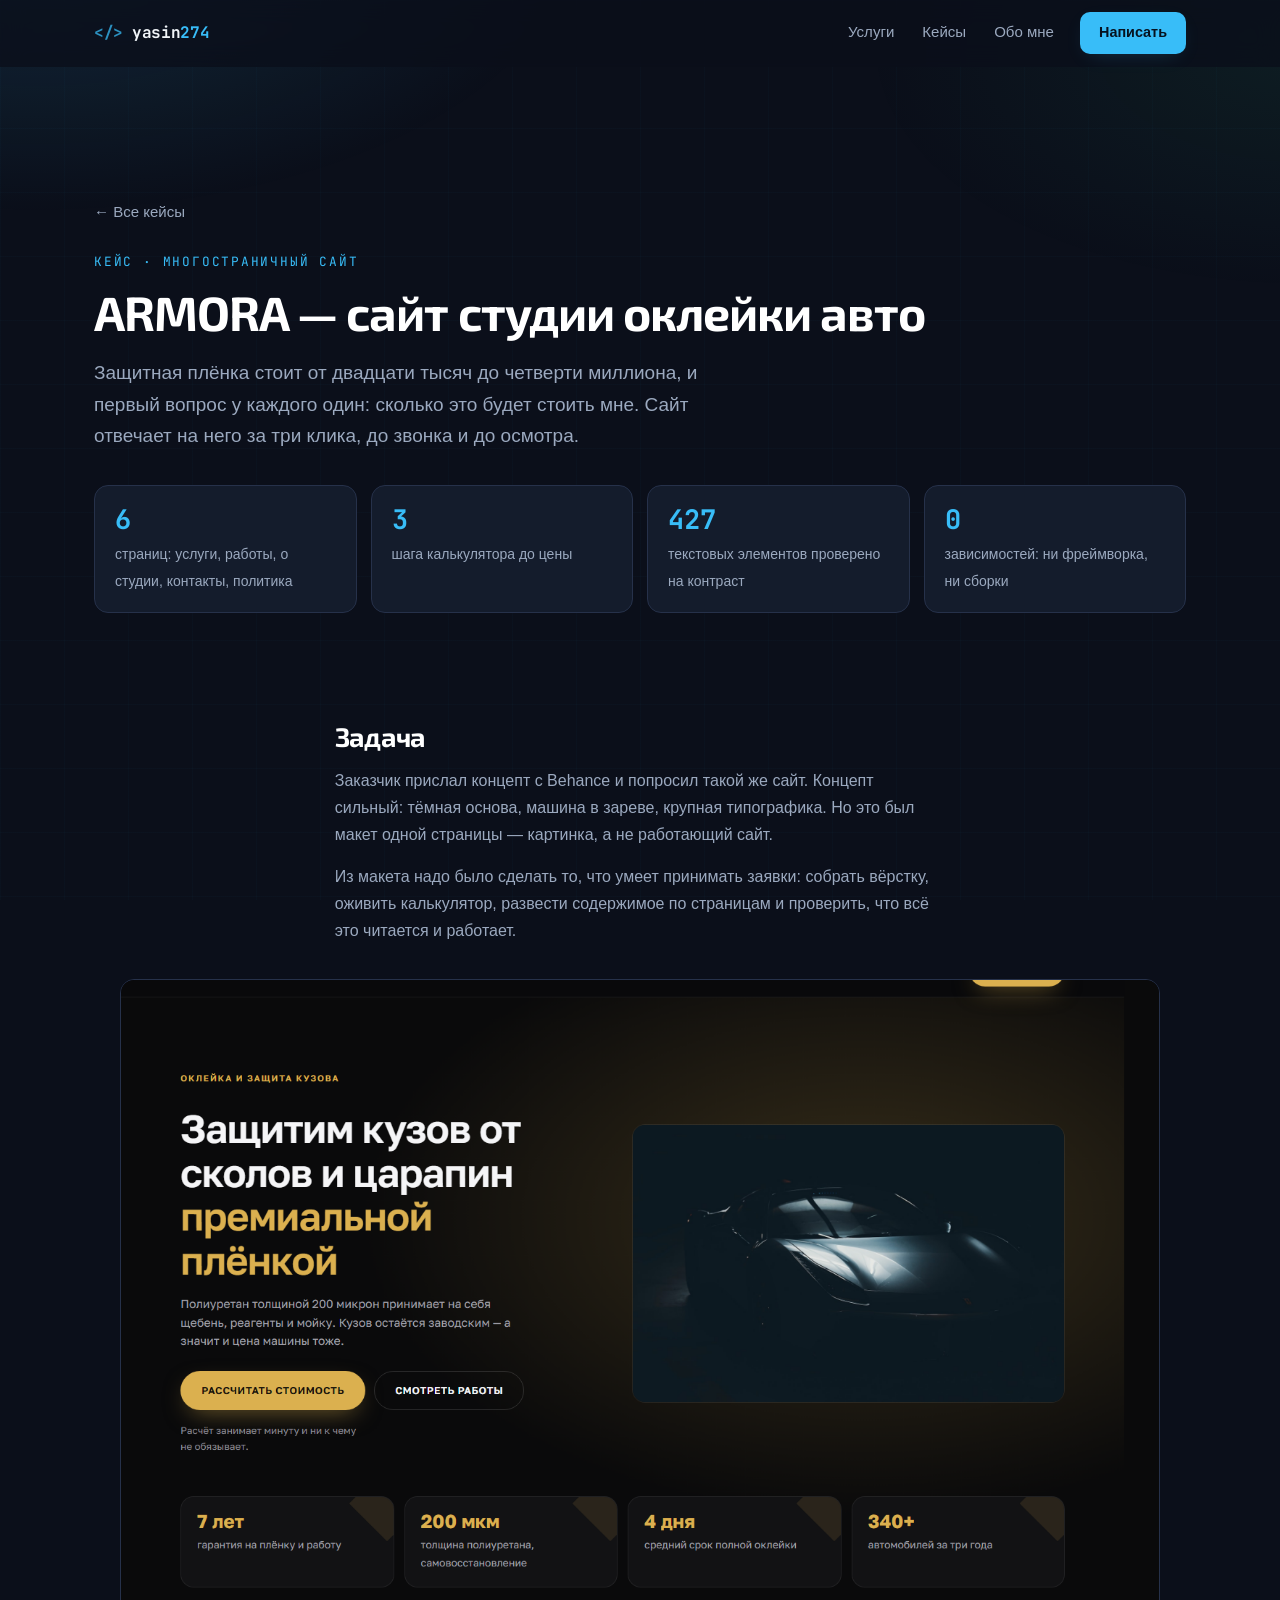
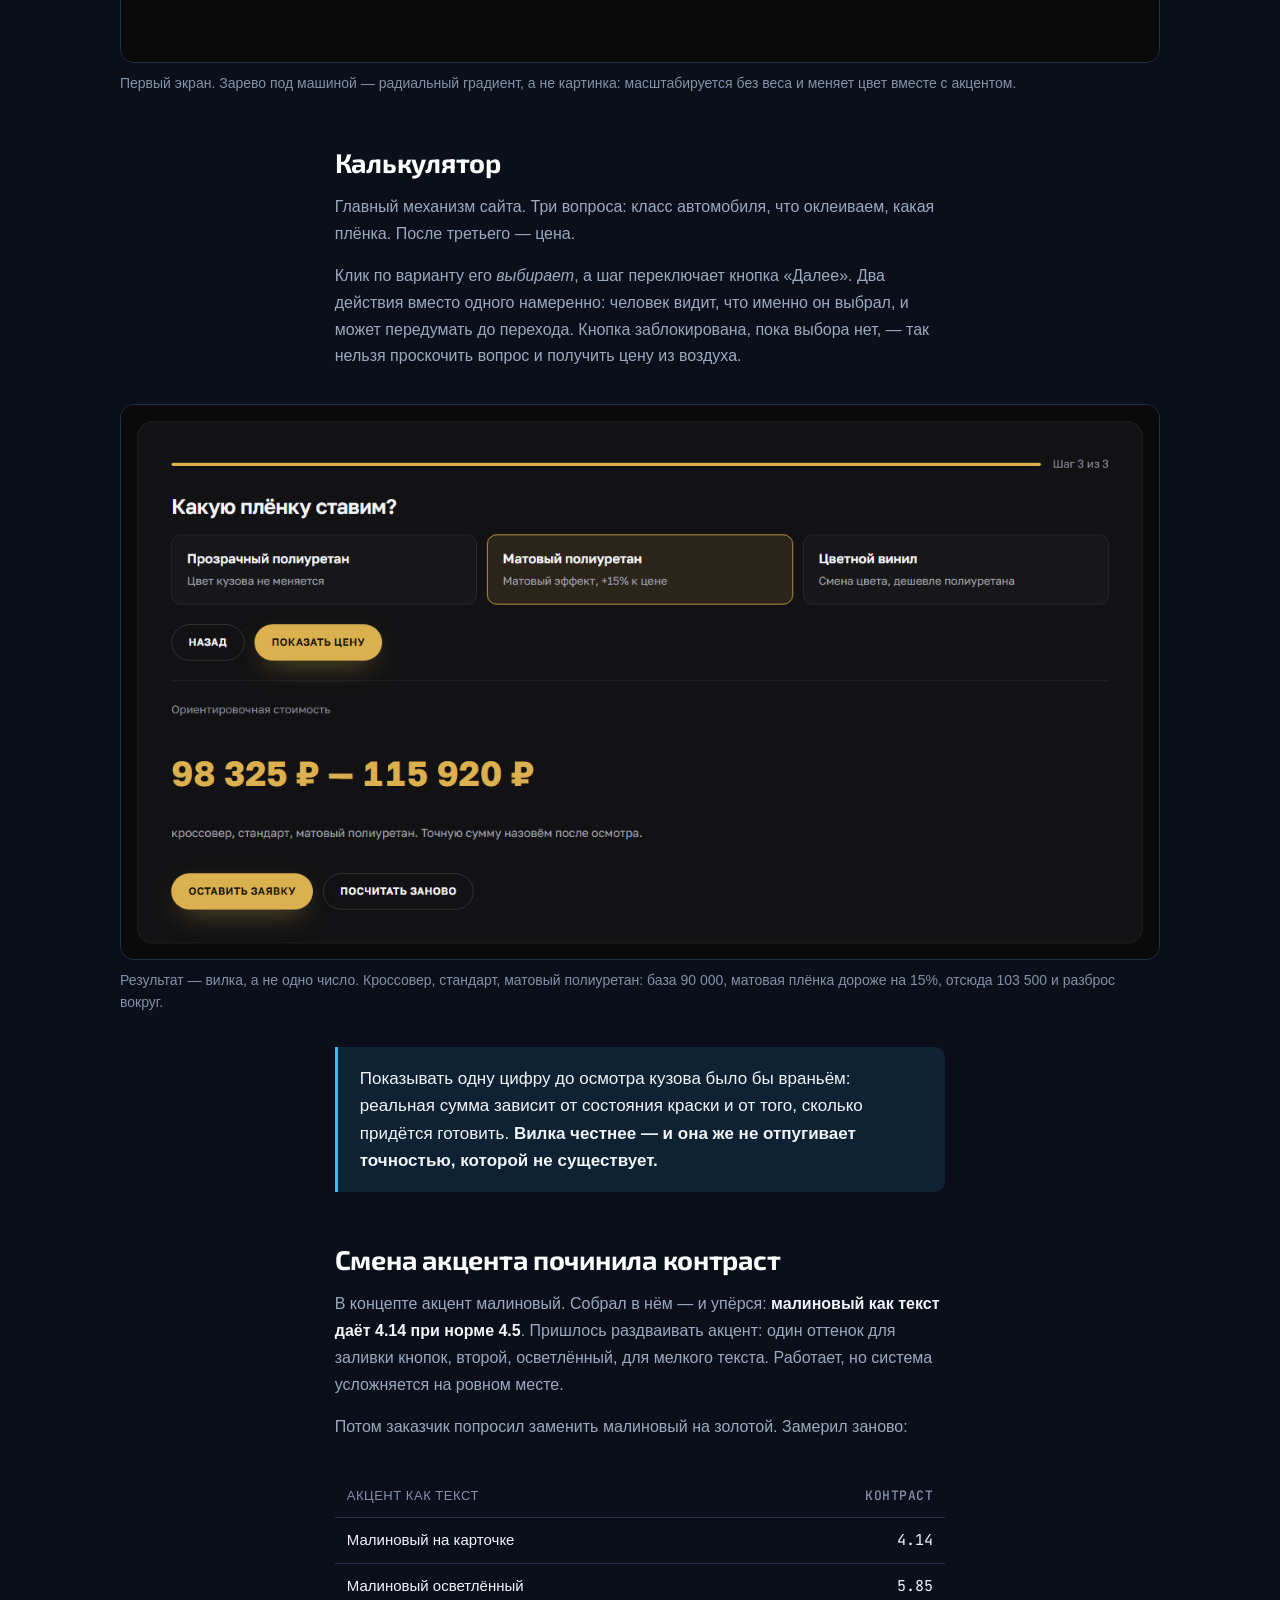
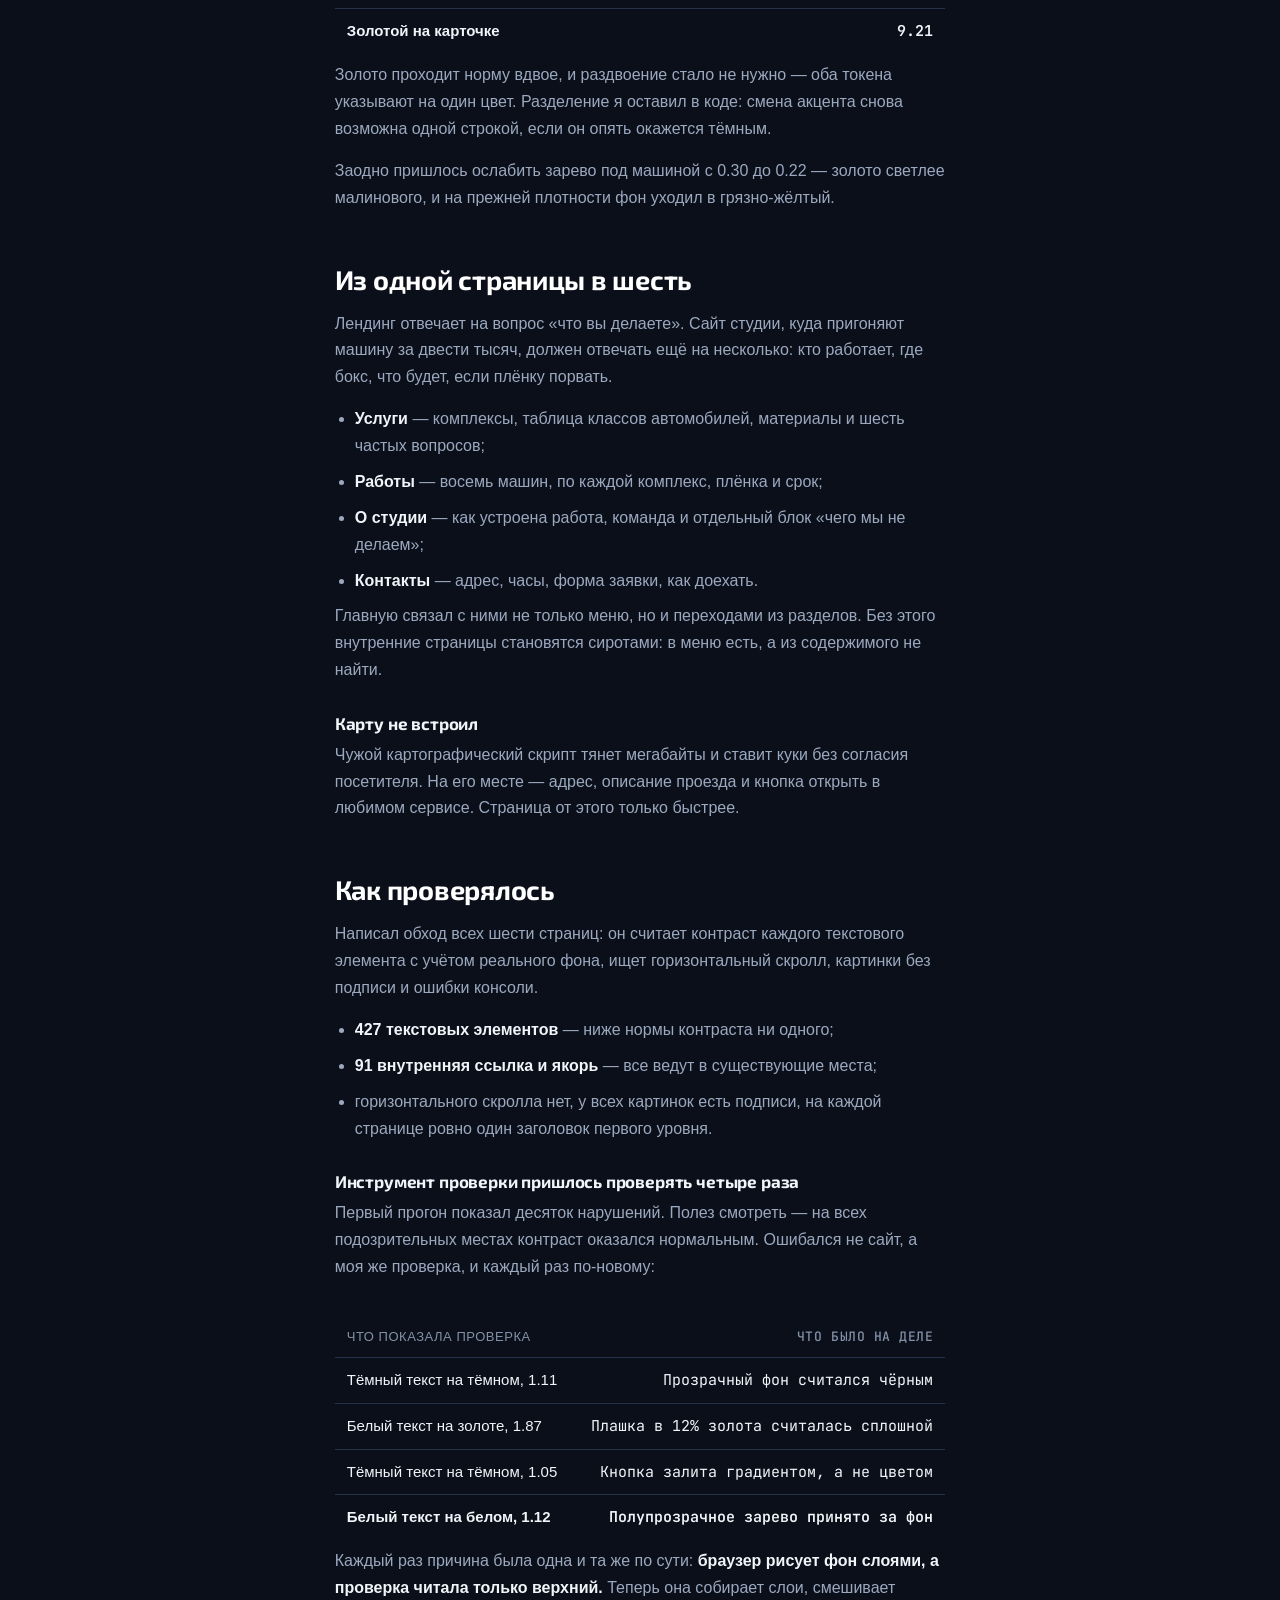
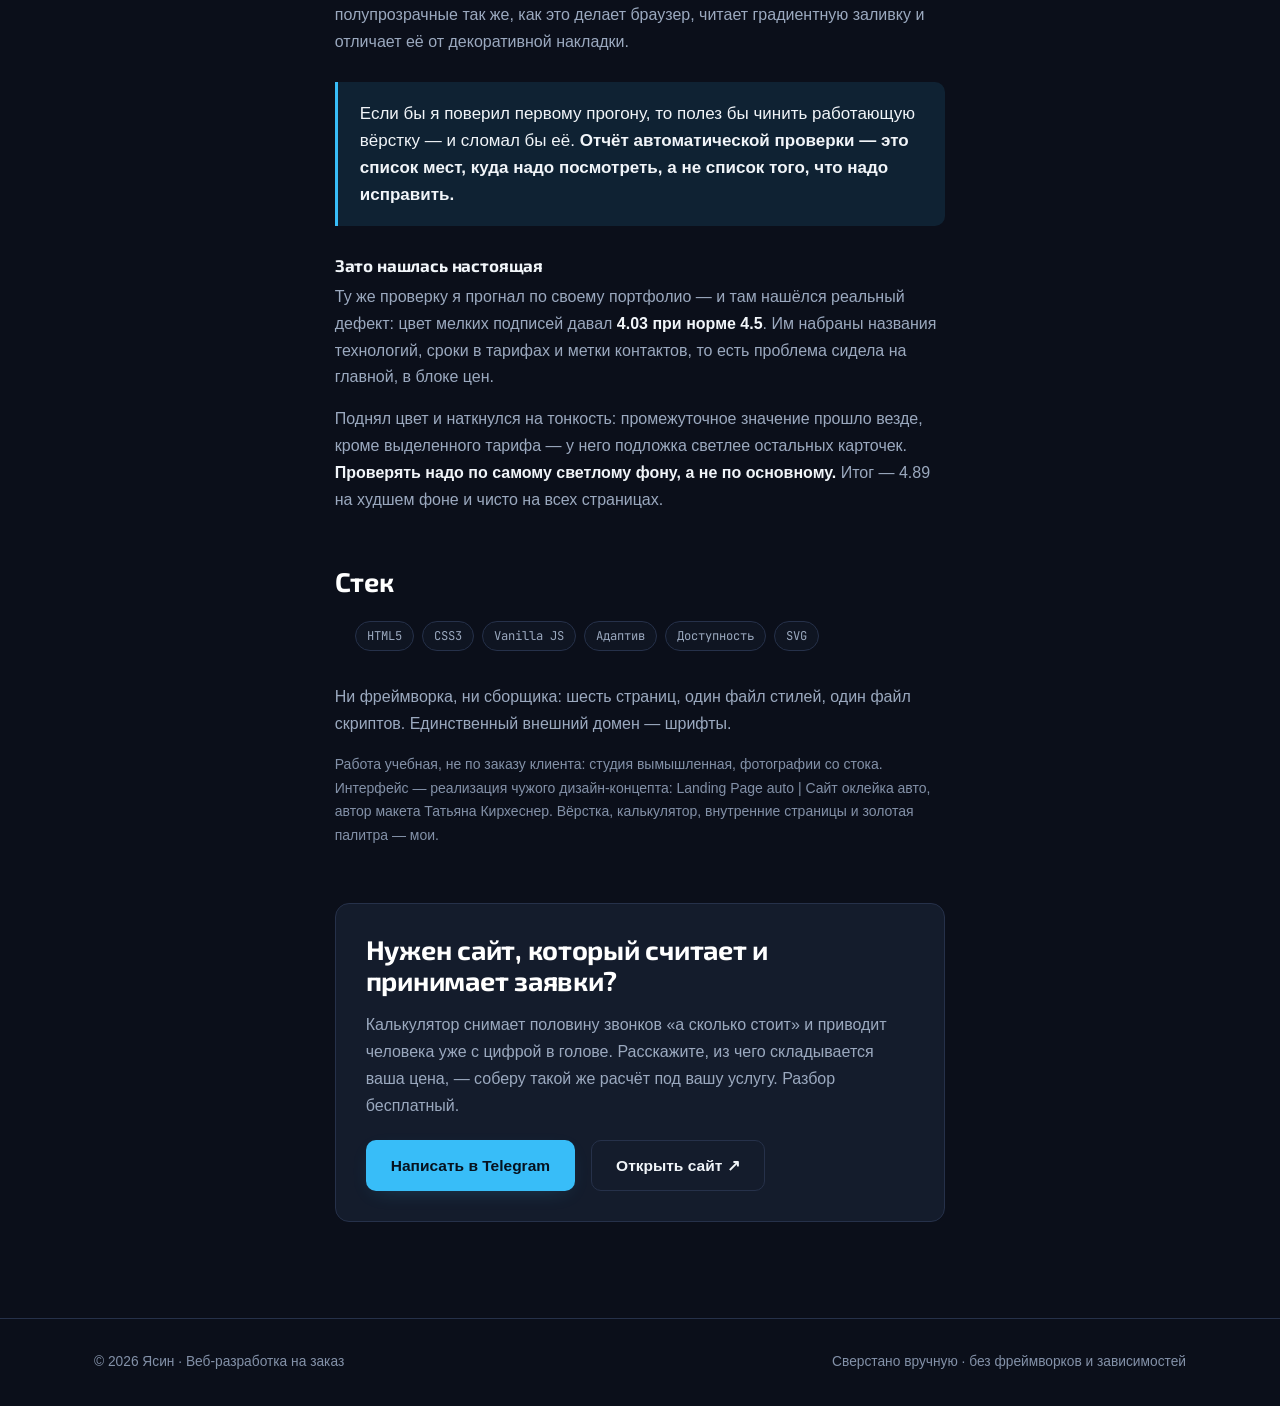
==== commit 5230070a: "Кейс ARMORA: полная история проверки Раздел про проверку переписан. Было упоминание об одном ложном " ====
--- a/case-armora.html
+++ b/case-armora.html
@@ -326,20 +326,57 @@
         <li>горизонтального скролла нет, у всех картинок есть подписи, на каждой странице ровно один заголовок первого уровня.</li>
       </ul>
 
-      <h3>Инструмент проверки тоже пришлось проверить</h3>
-      <p>
-        Первый прогон показал десяток нарушений контраста. Все — на золотых
-        карточках, где на деле 9.33. Оказалось, мой же скрипт считал
-        прозрачный фон чёрным, а полупрозрачную плашку — сплошным золотом.
+      <h3>Инструмент проверки пришлось проверять четыре раза</h3>
+      <p>
+        Первый прогон показал десяток нарушений. Полез смотреть — на всех
+        подозрительных местах контраст оказался нормальным. Ошибался не сайт,
+        а моя же проверка, и каждый раз по-новому:
+      </p>
+
+      <div class="table-scroll">
+        <table class="ledger">
+          <caption class="visually-hidden">Ложные срабатывания проверки и их причины</caption>
+          <thead>
+            <tr><th>Что показала проверка</th><th>Что было на деле</th></tr>
+          </thead>
+          <tbody>
+            <tr><td>Тёмный текст на тёмном, 1.11</td><td>Прозрачный фон считался чёрным</td></tr>
+            <tr><td>Белый текст на золоте, 1.87</td><td>Плашка в 12% золота считалась сплошной</td></tr>
+            <tr><td>Тёмный текст на тёмном, 1.05</td><td>Кнопка залита градиентом, а не цветом</td></tr>
+            <tr><td>Белый текст на белом, 1.12</td><td>Полупрозрачное зарево принято за фон</td></tr>
+          </tbody>
+        </table>
+      </div>
+
+      <p>
+        Каждый раз причина была одна и та же по сути: <b>браузер рисует фон
+        слоями, а проверка читала только верхний.</b> Теперь она собирает
+        слои, смешивает полупрозрачные так же, как это делает браузер, читает
+        градиентную заливку и отличает её от декоративной накладки.
       </p>
 
       <div class="pull">
         <p>
-          Переписал его так, чтобы он смешивал полупрозрачные слои, как это
-          делает браузер. <b>Если бы я поверил первому прогону, то полез бы
-          чинить работающую вёрстку</b> — и сломал бы её.
+          Если бы я поверил первому прогону, то полез бы чинить работающую
+          вёрстку — и сломал бы её. <b>Отчёт автоматической проверки — это
+          список мест, куда надо посмотреть, а не список того, что надо
+          исправить.</b>
         </p>
       </div>
+
+      <h3>Зато нашлась настоящая</h3>
+      <p>
+        Ту же проверку я прогнал по своему портфолио — и там нашёлся реальный
+        дефект: цвет мелких подписей давал <b>4.03 при норме 4.5</b>. Им
+        набраны названия технологий, сроки в тарифах и метки контактов, то есть
+        проблема сидела на главной, в блоке цен.
+      </p>
+      <p>
+        Поднял цвет и наткнулся на тонкость: промежуточное значение прошло
+        везде, кроме выделенного тарифа — у него подложка светлее остальных
+        карточек. <b>Проверять надо по самому светлому фону, а не по
+        основному.</b> Итог — 4.89 на худшем фоне и чисто на всех страницах.
+      </p>
 
       <h2>Стек</h2>
       <ul class="case-tags">
